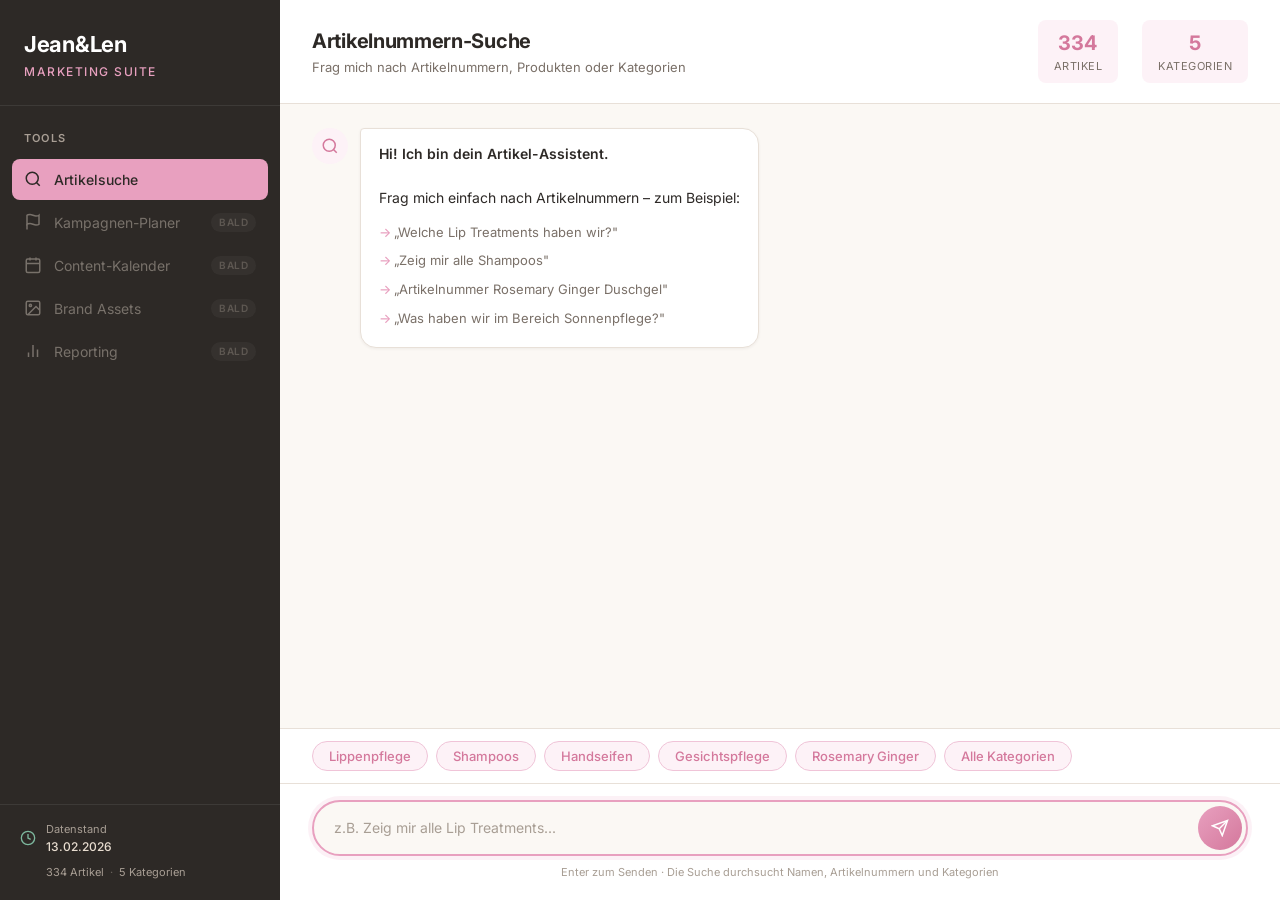
==== index.html @ 763d8b58 "Jean&Len Marketing Suite v1.0 - Artikelnummern-Suche Chat-Interface für das Marketing-Team zur Artik" ====
<!DOCTYPE html>
<html lang="de">
<head>
  <meta charset="UTF-8">
  <meta name="viewport" content="width=device-width, initial-scale=1.0">
  <title>Jean&Len Marketing Suite</title>
  <link rel="preconnect" href="https://fonts.googleapis.com">
  <link rel="preconnect" href="https://fonts.gstatic.com" crossorigin>
  <link href="https://fonts.googleapis.com/css2?family=Inter:wght@300;400;500;600;700&display=swap" rel="stylesheet">
  <link rel="stylesheet" href="style.css">
  <link rel="icon" href="data:image/svg+xml,<svg xmlns='http://www.w3.org/2000/svg' viewBox='0 0 100 100'><text y='.9em' font-size='90'>💄</text></svg>">
</head>
<body>
  <div class="app">

    <!-- Sidebar -->
    <aside class="sidebar" id="sidebar">
      <div class="sidebar-header">
        <div class="brand">
          <span class="brand-name">Jean&Len</span>
          <span class="brand-sub">Marketing Suite</span>
        </div>
      </div>

      <nav class="sidebar-nav">
        <div class="nav-section-label">Tools</div>

        <a class="nav-item active" data-tool="artikelsuche">
          <svg class="nav-icon" viewBox="0 0 24 24" fill="none" stroke="currentColor" stroke-width="2">
            <circle cx="11" cy="11" r="8"/><path d="m21 21-4.35-4.35"/>
          </svg>
          <span>Artikelsuche</span>
        </a>

        <a class="nav-item disabled" data-tool="kampagnen">
          <svg class="nav-icon" viewBox="0 0 24 24" fill="none" stroke="currentColor" stroke-width="2">
            <path d="M4 15s1-1 4-1 5 2 8 2 4-1 4-1V3s-1 1-4 1-5-2-8-2-4 1-4 1z"/><line x1="4" y1="22" x2="4" y2="15"/>
          </svg>
          <span>Kampagnen-Planer</span>
          <span class="badge">Bald</span>
        </a>

        <a class="nav-item disabled" data-tool="content">
          <svg class="nav-icon" viewBox="0 0 24 24" fill="none" stroke="currentColor" stroke-width="2">
            <rect x="3" y="4" width="18" height="18" rx="2" ry="2"/><line x1="16" y1="2" x2="16" y2="6"/><line x1="8" y1="2" x2="8" y2="6"/><line x1="3" y1="10" x2="21" y2="10"/>
          </svg>
          <span>Content-Kalender</span>
          <span class="badge">Bald</span>
        </a>

        <a class="nav-item disabled" data-tool="assets">
          <svg class="nav-icon" viewBox="0 0 24 24" fill="none" stroke="currentColor" stroke-width="2">
            <rect x="3" y="3" width="18" height="18" rx="2" ry="2"/><circle cx="8.5" cy="8.5" r="1.5"/><polyline points="21 15 16 10 5 21"/>
          </svg>
          <span>Brand Assets</span>
          <span class="badge">Bald</span>
        </a>

        <a class="nav-item disabled" data-tool="reporting">
          <svg class="nav-icon" viewBox="0 0 24 24" fill="none" stroke="currentColor" stroke-width="2">
            <line x1="18" y1="20" x2="18" y2="10"/><line x1="12" y1="20" x2="12" y2="4"/><line x1="6" y1="20" x2="6" y2="14"/>
          </svg>
          <span>Reporting</span>
          <span class="badge">Bald</span>
        </a>
      </nav>

      <div class="sidebar-footer">
        <div class="data-status">
          <svg class="status-icon" viewBox="0 0 24 24" fill="none" stroke="currentColor" stroke-width="2">
            <circle cx="12" cy="12" r="10"/><polyline points="12 6 12 12 16 14"/>
          </svg>
          <div class="status-text">
            <span class="status-label">Datenstand</span>
            <span class="status-date" id="dataDate">Lade...</span>
          </div>
        </div>
        <div class="footer-meta">
          <span id="articleCount">0 Artikel</span>
          <span class="dot">·</span>
          <span id="categoryCount">0 Kategorien</span>
        </div>
      </div>
    </aside>

    <!-- Mobile Header -->
    <div class="mobile-header" id="mobileHeader">
      <button class="menu-toggle" id="menuToggle">
        <svg viewBox="0 0 24 24" fill="none" stroke="currentColor" stroke-width="2">
          <line x1="3" y1="12" x2="21" y2="12"/><line x1="3" y1="6" x2="21" y2="6"/><line x1="3" y1="18" x2="21" y2="18"/>
        </svg>
      </button>
      <span class="mobile-title">Jean&Len Marketing Suite</span>
    </div>

    <!-- Main Content -->
    <main class="main-content">
      <header class="main-header">
        <div class="header-text">
          <h1>Artikelnummern-Suche</h1>
          <p>Frag mich nach Artikelnummern, Produkten oder Kategorien</p>
        </div>
        <div class="header-stats">
          <div class="stat">
            <span class="stat-value" id="statArticles">608</span>
            <span class="stat-label">Artikel</span>
          </div>
          <div class="stat">
            <span class="stat-value" id="statCategories">19</span>
            <span class="stat-label">Kategorien</span>
          </div>
        </div>
      </header>

      <!-- Chat Area -->
      <div class="chat-container">
        <div class="chat-messages" id="chatMessages">
          <!-- Welcome message -->
          <div class="message bot">
            <div class="avatar">
              <svg viewBox="0 0 24 24" fill="none" stroke="currentColor" stroke-width="2">
                <circle cx="11" cy="11" r="8"/><path d="m21 21-4.35-4.35"/>
              </svg>
            </div>
            <div class="bubble">
              <div class="bubble-content">
                <strong>Hi! Ich bin dein Artikel-Assistent.</strong><br><br>
                Frag mich einfach nach Artikelnummern – zum Beispiel:
                <ul class="example-list">
                  <li>„Welche Lip Treatments haben wir?"</li>
                  <li>„Zeig mir alle Shampoos"</li>
                  <li>„Artikelnummer Rosemary Ginger Duschgel"</li>
                  <li>„Was haben wir im Bereich Sonnenpflege?"</li>
                </ul>
              </div>
            </div>
          </div>
        </div>

        <!-- Quick Actions -->
        <div class="quick-actions" id="quickActions">
          <button class="chip" data-query="Lippenpflege">Lippenpflege</button>
          <button class="chip" data-query="Shampoo">Shampoos</button>
          <button class="chip" data-query="Handseife">Handseifen</button>
          <button class="chip" data-query="Gesichtspflege">Gesichtspflege</button>
          <button class="chip" data-query="Rosemary Ginger">Rosemary Ginger</button>
          <button class="chip" data-query="Alle Kategorien">Alle Kategorien</button>
        </div>

        <!-- Input Area -->
        <div class="chat-input-container">
          <div class="input-wrapper">
            <input
              type="text"
              id="chatInput"
              placeholder="z.B. Zeig mir alle Lip Treatments..."
              autocomplete="off"
            >
            <button class="send-btn" id="sendBtn" title="Senden (Enter)">
              <svg viewBox="0 0 24 24" fill="none" stroke="currentColor" stroke-width="2">
                <line x1="22" y1="2" x2="11" y2="13"/><polygon points="22 2 15 22 11 13 2 9 22 2"/>
              </svg>
            </button>
          </div>
          <span class="input-hint">Enter zum Senden · Die Suche durchsucht Namen, Artikelnummern und Kategorien</span>
        </div>
      </div>
    </main>
  </div>

  <!-- Overlay for mobile sidebar -->
  <div class="sidebar-overlay" id="sidebarOverlay"></div>

  <script src="app.js"></script>
</body>
</html>
---- style.css ----
/* ============================================
   Jean&Len Marketing Suite – Styles
   Design: J&L Branding + Rosa/Pink Akzente
   ============================================ */

:root {
  /* Brand Colors */
  --bg: #FBF8F4;
  --sidebar-bg: #2D2926;
  --sidebar-hover: #3D3936;
  --sidebar-text: #E8DDD0;

  /* Pink Theme */
  --pink: #E8A0BF;
  --pink-light: #FDF2F7;
  --pink-medium: #F0C4D8;
  --pink-dark: #D4789C;
  --pink-glow: rgba(232, 160, 191, 0.15);

  /* Neutrals */
  --cream: #F5EFE7;
  --cream-dark: #E8DDD0;
  --beige: #D4C5B2;
  --text: #2D2926;
  --text-secondary: #7A7068;
  --text-light: #A89E94;
  --white: #FFFFFF;
  --border: #E8E0D8;

  /* Functional */
  --success: #7DB89E;
  --success-light: #EEF6F1;
  --info: #7BA4D4;
  --info-light: #EEF3FA;

  /* Sizing */
  --sidebar-width: 280px;
  --header-height: 72px;
  --input-height: 56px;
  --radius: 12px;
  --radius-sm: 8px;
  --radius-lg: 16px;

  /* Shadows */
  --shadow-sm: 0 1px 3px rgba(45, 41, 38, 0.06);
  --shadow-md: 0 4px 12px rgba(45, 41, 38, 0.08);
  --shadow-lg: 0 8px 30px rgba(45, 41, 38, 0.12);
  --shadow-pink: 0 4px 15px rgba(232, 160, 191, 0.25);
}

/* ============================================
   Reset & Base
   ============================================ */

*, *::before, *::after {
  box-sizing: border-box;
  margin: 0;
  padding: 0;
}

html, body {
  height: 100%;
  overflow: hidden;
}

body {
  font-family: 'Inter', -apple-system, BlinkMacSystemFont, 'Segoe UI', Roboto, sans-serif;
  background: var(--bg);
  color: var(--text);
  font-size: 14px;
  line-height: 1.5;
  -webkit-font-smoothing: antialiased;
}

/* ============================================
   App Layout
   ============================================ */

.app {
  display: flex;
  height: 100vh;
  width: 100%;
}

/* ============================================
   Sidebar
   ============================================ */

.sidebar {
  width: var(--sidebar-width);
  min-width: var(--sidebar-width);
  background: var(--sidebar-bg);
  display: flex;
  flex-direction: column;
  z-index: 100;
  transition: transform 0.3s cubic-bezier(0.4, 0, 0.2, 1);
}

.sidebar-header {
  padding: 28px 24px 24px;
  border-bottom: 1px solid rgba(255, 255, 255, 0.08);
}

.brand {
  display: flex;
  flex-direction: column;
  gap: 2px;
}

.brand-name {
  font-size: 22px;
  font-weight: 700;
  color: var(--white);
  letter-spacing: -0.3px;
}

.brand-sub {
  font-size: 12px;
  font-weight: 500;
  color: var(--pink);
  text-transform: uppercase;
  letter-spacing: 1.5px;
}

/* Navigation */
.sidebar-nav {
  flex: 1;
  padding: 16px 12px;
  overflow-y: auto;
}

.nav-section-label {
  font-size: 11px;
  font-weight: 600;
  color: var(--text-light);
  text-transform: uppercase;
  letter-spacing: 1.2px;
  padding: 8px 12px 12px;
}

.nav-item {
  display: flex;
  align-items: center;
  gap: 12px;
  padding: 10px 12px;
  border-radius: var(--radius-sm);
  color: var(--sidebar-text);
  text-decoration: none;
  font-size: 14px;
  font-weight: 400;
  cursor: pointer;
  transition: all 0.2s ease;
  margin-bottom: 2px;
  position: relative;
  user-select: none;
}

.nav-item:hover:not(.disabled) {
  background: var(--sidebar-hover);
  color: var(--white);
}

.nav-item.active {
  background: var(--pink);
  color: var(--sidebar-bg);
  font-weight: 500;
}

.nav-item.active .nav-icon {
  stroke: var(--sidebar-bg);
}

.nav-item.disabled {
  opacity: 0.4;
  cursor: default;
}

.nav-icon {
  width: 18px;
  height: 18px;
  flex-shrink: 0;
  stroke: var(--sidebar-text);
}

.nav-item.active .nav-icon {
  stroke: var(--sidebar-bg);
}

.badge {
  margin-left: auto;
  font-size: 10px;
  font-weight: 600;
  padding: 2px 8px;
  border-radius: 10px;
  background: rgba(255, 255, 255, 0.1);
  color: var(--text-light);
  text-transform: uppercase;
  letter-spacing: 0.5px;
}

/* Sidebar Footer */
.sidebar-footer {
  padding: 16px 20px 20px;
  border-top: 1px solid rgba(255, 255, 255, 0.08);
}

.data-status {
  display: flex;
  align-items: center;
  gap: 10px;
  margin-bottom: 8px;
}

.status-icon {
  width: 16px;
  height: 16px;
  stroke: var(--success);
  flex-shrink: 0;
}

.status-text {
  display: flex;
  flex-direction: column;
}

.status-label {
  font-size: 11px;
  color: var(--text-light);
}

.status-date {
  font-size: 12px;
  color: var(--sidebar-text);
  font-weight: 500;
}

.footer-meta {
  font-size: 11px;
  color: var(--text-light);
  display: flex;
  align-items: center;
  gap: 6px;
  padding-left: 26px;
}

.dot {
  opacity: 0.5;
}

/* ============================================
   Mobile Header
   ============================================ */

.mobile-header {
  display: none;
  position: fixed;
  top: 0;
  left: 0;
  right: 0;
  height: 56px;
  background: var(--sidebar-bg);
  color: var(--white);
  align-items: center;
  padding: 0 16px;
  gap: 12px;
  z-index: 90;
}

.menu-toggle {
  background: none;
  border: none;
  color: var(--white);
  cursor: pointer;
  padding: 8px;
  margin: -8px;
}

.menu-toggle svg {
  width: 22px;
  height: 22px;
}

.mobile-title {
  font-size: 15px;
  font-weight: 600;
}

.sidebar-overlay {
  display: none;
  position: fixed;
  inset: 0;
  background: rgba(0, 0, 0, 0.5);
  z-index: 99;
}

/* ============================================
   Main Content
   ============================================ */

.main-content {
  flex: 1;
  display: flex;
  flex-direction: column;
  min-width: 0;
  height: 100vh;
}

/* Header */
.main-header {
  display: flex;
  align-items: center;
  justify-content: space-between;
  padding: 20px 32px;
  background: var(--white);
  border-bottom: 1px solid var(--border);
  flex-shrink: 0;
}

.header-text h1 {
  font-size: 20px;
  font-weight: 700;
  color: var(--text);
  letter-spacing: -0.3px;
}

.header-text p {
  font-size: 13px;
  color: var(--text-secondary);
  margin-top: 2px;
}

.header-stats {
  display: flex;
  gap: 24px;
}

.stat {
  display: flex;
  flex-direction: column;
  align-items: center;
  padding: 8px 16px;
  background: var(--pink-light);
  border-radius: var(--radius-sm);
}

.stat-value {
  font-size: 20px;
  font-weight: 700;
  color: var(--pink-dark);
}

.stat-label {
  font-size: 11px;
  color: var(--text-secondary);
  text-transform: uppercase;
  letter-spacing: 0.5px;
}

/* ============================================
   Chat Container
   ============================================ */

.chat-container {
  flex: 1;
  display: flex;
  flex-direction: column;
  min-height: 0;
  background: var(--bg);
}

/* Messages */
.chat-messages {
  flex: 1;
  overflow-y: auto;
  padding: 24px 32px;
  scroll-behavior: smooth;
}

.chat-messages::-webkit-scrollbar {
  width: 6px;
}

.chat-messages::-webkit-scrollbar-track {
  background: transparent;
}

.chat-messages::-webkit-scrollbar-thumb {
  background: var(--cream-dark);
  border-radius: 3px;
}

/* Message Styles */
.message {
  display: flex;
  gap: 12px;
  margin-bottom: 20px;
  max-width: 85%;
  animation: messageIn 0.3s cubic-bezier(0.4, 0, 0.2, 1);
}

@keyframes messageIn {
  from {
    opacity: 0;
    transform: translateY(10px);
  }
  to {
    opacity: 1;
    transform: translateY(0);
  }
}

.message.bot {
  align-self: flex-start;
}

.message.user {
  margin-left: auto;
  flex-direction: row-reverse;
}

.avatar {
  width: 36px;
  height: 36px;
  border-radius: 50%;
  display: flex;
  align-items: center;
  justify-content: center;
  flex-shrink: 0;
}

.message.bot .avatar {
  background: var(--pink-light);
  color: var(--pink-dark);
}

.message.bot .avatar svg {
  width: 18px;
  height: 18px;
  stroke: var(--pink-dark);
}

.message.user .avatar {
  background: var(--cream);
  color: var(--text-secondary);
  font-size: 14px;
  font-weight: 600;
}

.bubble {
  padding: 14px 18px;
  border-radius: var(--radius-lg);
  font-size: 14px;
  line-height: 1.6;
  position: relative;
}

.message.bot .bubble {
  background: var(--white);
  border: 1px solid var(--border);
  border-top-left-radius: 4px;
  box-shadow: var(--shadow-sm);
}

.message.user .bubble {
  background: linear-gradient(135deg, var(--pink) 0%, var(--pink-dark) 100%);
  color: var(--white);
  border-top-right-radius: 4px;
  box-shadow: var(--shadow-pink);
}

.bubble-content strong {
  font-weight: 600;
}

.example-list {
  margin: 8px 0 0 0;
  padding-left: 0;
  list-style: none;
}

.example-list li {
  padding: 4px 0;
  color: var(--text-secondary);
  font-size: 13px;
}

.example-list li::before {
  content: "→ ";
  color: var(--pink);
  font-weight: 500;
}

/* ============================================
   Article Results in Chat
   ============================================ */

.result-header {
  display: flex;
  align-items: center;
  gap: 8px;
  margin-bottom: 12px;
  padding-bottom: 10px;
  border-bottom: 1px solid var(--border);
}

.result-header .result-icon {
  width: 20px;
  height: 20px;
  stroke: var(--pink-dark);
}

.result-header h3 {
  font-size: 14px;
  font-weight: 600;
  color: var(--text);
}

.result-header .result-count {
  margin-left: auto;
  font-size: 12px;
  font-weight: 600;
  color: var(--pink-dark);
  background: var(--pink-light);
  padding: 2px 10px;
  border-radius: 10px;
}

.article-table {
  width: 100%;
  border-collapse: collapse;
  font-size: 13px;
}

.article-table th {
  text-align: left;
  font-size: 11px;
  font-weight: 600;
  color: var(--text-light);
  text-transform: uppercase;
  letter-spacing: 0.5px;
  padding: 6px 0;
  border-bottom: 1px solid var(--border);
}

.article-table td {
  padding: 8px 0;
  border-bottom: 1px solid rgba(232, 224, 216, 0.5);
  vertical-align: top;
}

.article-table tr:last-child td {
  border-bottom: none;
}

.article-table .sku {
  font-family: 'SF Mono', 'Fira Code', 'Consolas', monospace;
  font-size: 12px;
  color: var(--pink-dark);
  font-weight: 500;
  white-space: nowrap;
  padding-right: 16px;
  width: 130px;
}

.article-table .article-name {
  color: var(--text);
}

.article-table .article-category {
  font-size: 11px;
  color: var(--text-light);
  white-space: nowrap;
  padding-left: 12px;
  text-align: right;
}

.copy-btn {
  display: inline-flex;
  align-items: center;
  gap: 6px;
  margin-top: 12px;
  padding: 6px 14px;
  background: var(--pink-light);
  color: var(--pink-dark);
  border: 1px solid var(--pink-medium);
  border-radius: 20px;
  font-size: 12px;
  font-weight: 500;
  cursor: pointer;
  transition: all 0.2s ease;
  font-family: inherit;
}

.copy-btn:hover {
  background: var(--pink);
  color: var(--white);
  border-color: var(--pink);
}

.copy-btn.copied {
  background: var(--success-light);
  color: var(--success);
  border-color: var(--success);
}

.copy-btn svg {
  width: 14px;
  height: 14px;
}

/* Category overview */
.category-grid {
  display: grid;
  grid-template-columns: repeat(auto-fill, minmax(200px, 1fr));
  gap: 8px;
  margin-top: 8px;
}

.category-card {
  display: flex;
  align-items: center;
  justify-content: space-between;
  padding: 10px 14px;
  background: var(--pink-light);
  border-radius: var(--radius-sm);
  cursor: pointer;
  transition: all 0.2s ease;
  border: 1px solid transparent;
}

.category-card:hover {
  border-color: var(--pink);
  background: var(--white);
  box-shadow: var(--shadow-sm);
}

.category-card .cat-name {
  font-size: 13px;
  font-weight: 500;
  color: var(--text);
}

.category-card .cat-count {
  font-size: 12px;
  font-weight: 600;
  color: var(--pink-dark);
}

/* No results */
.no-results {
  text-align: center;
  padding: 16px 0;
  color: var(--text-secondary);
}

.no-results .no-results-icon {
  font-size: 32px;
  margin-bottom: 8px;
}

.no-results p {
  font-size: 13px;
}

.suggestions {
  display: flex;
  flex-wrap: wrap;
  gap: 6px;
  justify-content: center;
  margin-top: 10px;
}

.suggestions button {
  font-size: 12px;
  padding: 4px 12px;
  background: var(--cream);
  border: 1px solid var(--border);
  border-radius: 14px;
  color: var(--text-secondary);
  cursor: pointer;
  font-family: inherit;
  transition: all 0.15s ease;
}

.suggestions button:hover {
  background: var(--pink-light);
  border-color: var(--pink);
  color: var(--pink-dark);
}

/* ============================================
   Typing Indicator
   ============================================ */

.typing-indicator {
  display: flex;
  gap: 4px;
  padding: 8px 4px;
}

.typing-indicator .dot {
  width: 7px;
  height: 7px;
  background: var(--pink);
  border-radius: 50%;
  animation: typingBounce 1.4s ease-in-out infinite;
  opacity: 0.6;
}

.typing-indicator .dot:nth-child(2) {
  animation-delay: 0.2s;
}

.typing-indicator .dot:nth-child(3) {
  animation-delay: 0.4s;
}

@keyframes typingBounce {
  0%, 60%, 100% {
    transform: translateY(0);
  }
  30% {
    transform: translateY(-6px);
  }
}

/* ============================================
   Quick Actions
   ============================================ */

.quick-actions {
  display: flex;
  flex-wrap: wrap;
  gap: 8px;
  padding: 12px 32px;
  border-top: 1px solid var(--border);
  background: var(--white);
}

.chip {
  padding: 6px 16px;
  background: var(--pink-light);
  border: 1px solid var(--pink-medium);
  border-radius: 20px;
  font-size: 13px;
  font-weight: 500;
  color: var(--pink-dark);
  cursor: pointer;
  transition: all 0.2s ease;
  font-family: inherit;
  white-space: nowrap;
}

.chip:hover {
  background: var(--pink);
  color: var(--white);
  border-color: var(--pink);
  box-shadow: var(--shadow-pink);
  transform: translateY(-1px);
}

/* ============================================
   Input Area
   ============================================ */

.chat-input-container {
  padding: 16px 32px 20px;
  background: var(--white);
  border-top: 1px solid var(--border);
  flex-shrink: 0;
}

.input-wrapper {
  display: flex;
  align-items: center;
  background: var(--bg);
  border: 2px solid var(--border);
  border-radius: 28px;
  padding: 4px 4px 4px 20px;
  transition: all 0.2s ease;
}

.input-wrapper:focus-within {
  border-color: var(--pink);
  box-shadow: 0 0 0 4px var(--pink-glow);
}

#chatInput {
  flex: 1;
  border: none;
  background: none;
  font-size: 14px;
  color: var(--text);
  outline: none;
  font-family: inherit;
  padding: 10px 0;
}

#chatInput::placeholder {
  color: var(--text-light);
}

.send-btn {
  width: 44px;
  height: 44px;
  border: none;
  background: linear-gradient(135deg, var(--pink) 0%, var(--pink-dark) 100%);
  color: var(--white);
  border-radius: 50%;
  cursor: pointer;
  display: flex;
  align-items: center;
  justify-content: center;
  transition: all 0.2s ease;
  flex-shrink: 0;
}

.send-btn:hover {
  transform: scale(1.05);
  box-shadow: var(--shadow-pink);
}

.send-btn:active {
  transform: scale(0.95);
}

.send-btn svg {
  width: 18px;
  height: 18px;
}

.input-hint {
  display: block;
  text-align: center;
  font-size: 11px;
  color: var(--text-light);
  margin-top: 8px;
}

/* ============================================
   Responsive Design
   ============================================ */

@media (max-width: 768px) {
  .sidebar {
    position: fixed;
    left: 0;
    top: 0;
    bottom: 0;
    transform: translateX(-100%);
    z-index: 100;
    box-shadow: var(--shadow-lg);
  }

  .sidebar.open {
    transform: translateX(0);
  }

  .sidebar-overlay.visible {
    display: block;
  }

  .mobile-header {
    display: flex;
  }

  .main-content {
    padding-top: 56px;
  }

  .main-header {
    padding: 16px 20px;
    flex-direction: column;
    align-items: flex-start;
    gap: 12px;
  }

  .header-stats {
    align-self: stretch;
  }

  .stat {
    flex: 1;
  }

  .chat-messages {
    padding: 16px 20px;
  }

  .quick-actions {
    padding: 12px 20px;
  }

  .chat-input-container {
    padding: 12px 20px 16px;
  }

  .message {
    max-width: 95%;
  }

  .category-grid {
    grid-template-columns: 1fr;
  }
}

@media (max-width: 480px) {
  .header-text h1 {
    font-size: 17px;
  }

  .chip {
    font-size: 12px;
    padding: 5px 12px;
  }
}
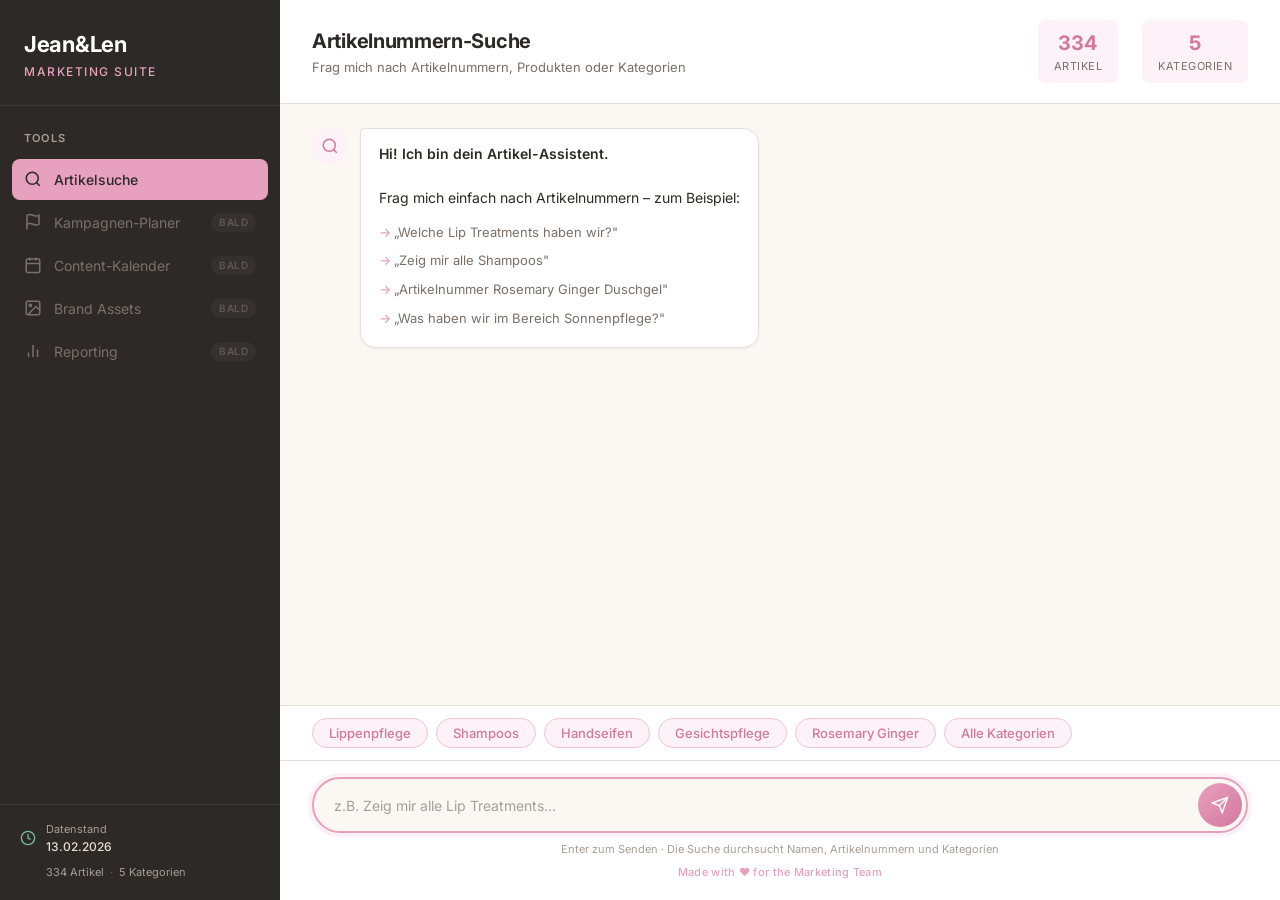
==== commit 23aaf18d: "Add footer + GitHub Pages deployment workflow - "Made with ♥ for the Marketing Team" im Footer - Git" ====
--- a/index.html
+++ b/index.html
@@ -163,6 +163,7 @@
             </button>
           </div>
           <span class="input-hint">Enter zum Senden · Die Suche durchsucht Namen, Artikelnummern und Kategorien</span>
+          <div class="made-with-love">Made with &hearts; for the Marketing Team</div>
         </div>
       </div>
     </main>
--- a/style.css
+++ b/style.css
@@ -837,6 +837,15 @@
   margin-top: 8px;
 }
 
+.made-with-love {
+  text-align: center;
+  font-size: 11px;
+  color: var(--pink);
+  margin-top: 6px;
+  font-weight: 500;
+  letter-spacing: 0.3px;
+}
+
 /* ============================================
    Responsive Design
    ============================================ */
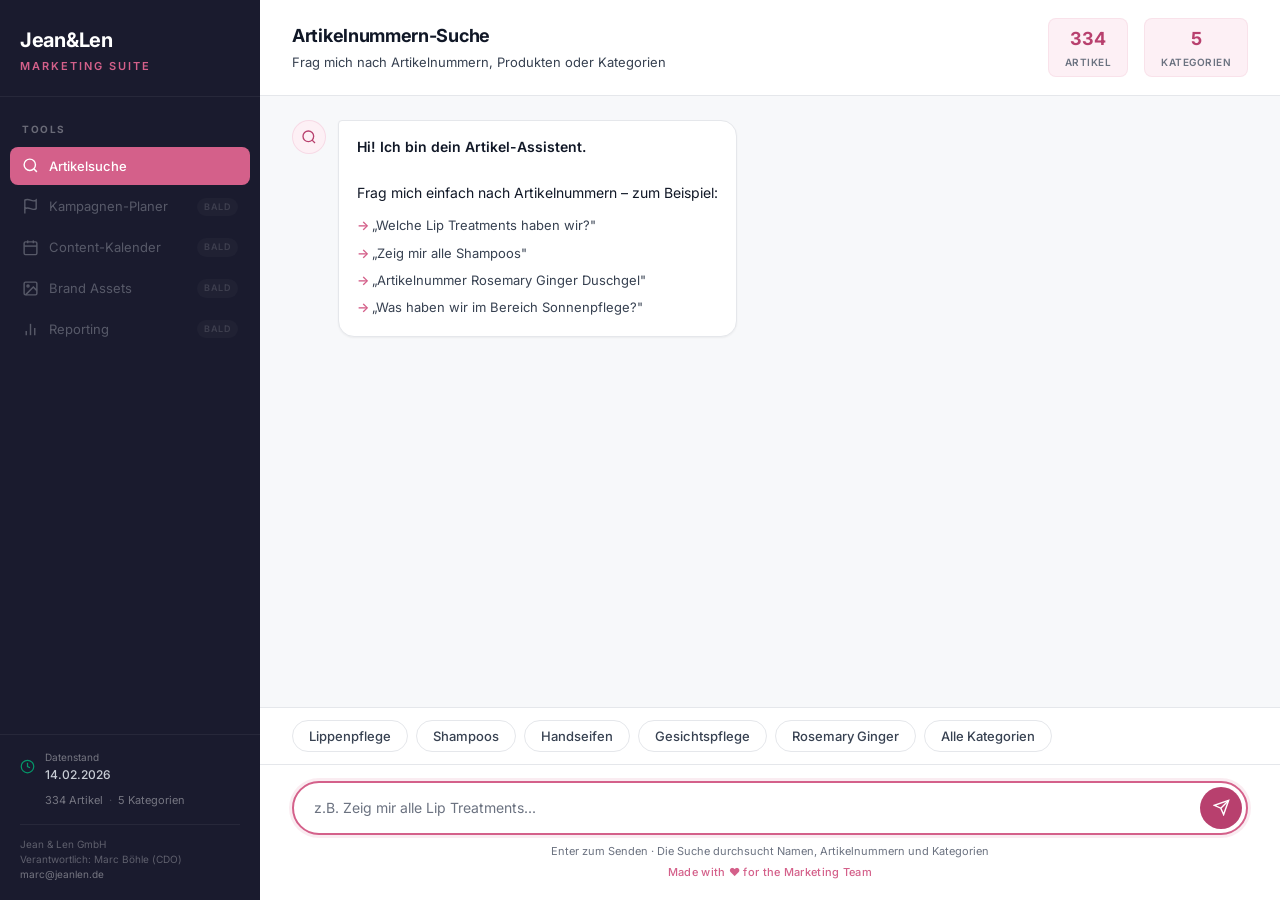
==== commit 219b511e: "Redesign: Hoher Kontrast + Impressum + WordPress-Plugin - Komplettes CSS-Redesign fuer bessere Lesba" ====
--- a/index.html
+++ b/index.html
@@ -79,6 +79,11 @@
           <span id="articleCount">0 Artikel</span>
           <span class="dot">·</span>
           <span id="categoryCount">0 Kategorien</span>
+        </div>
+        <div class="sidebar-impressum">
+          Jean &amp; Len GmbH<br>
+          Verantwortlich: Marc Böhle (CDO)<br>
+          <a href="mailto:marc@jeanlen.de">marc@jeanlen.de</a>
         </div>
       </div>
     </aside>
--- a/style.css
+++ b/style.css
@@ -1,51 +1,47 @@
 /* ============================================
-   Jean&Len Marketing Suite – Styles
-   Design: J&L Branding + Rosa/Pink Akzente
+   Jean&Len Marketing Suite – Styles v2
+   Redesign: Hoher Kontrast, klare Lesbarkeit
    ============================================ */
 
 :root {
   /* Brand Colors */
-  --bg: #FBF8F4;
-  --sidebar-bg: #2D2926;
-  --sidebar-hover: #3D3936;
-  --sidebar-text: #E8DDD0;
-
-  /* Pink Theme */
-  --pink: #E8A0BF;
-  --pink-light: #FDF2F7;
-  --pink-medium: #F0C4D8;
-  --pink-dark: #D4789C;
-  --pink-glow: rgba(232, 160, 191, 0.15);
-
-  /* Neutrals */
-  --cream: #F5EFE7;
-  --cream-dark: #E8DDD0;
-  --beige: #D4C5B2;
-  --text: #2D2926;
-  --text-secondary: #7A7068;
-  --text-light: #A89E94;
+  --bg: #F7F8FA;
+  --sidebar-bg: #1A1B2E;
+  --sidebar-hover: #2A2B3E;
+  --sidebar-text: #C8CDD5;
+
+  /* Pink Theme – kräftiger für Lesbarkeit */
+  --pink: #D4608A;
+  --pink-light: #FDF0F5;
+  --pink-medium: #E899B5;
+  --pink-dark: #B8406E;
+  --pink-glow: rgba(212, 96, 138, 0.12);
+
+  /* Neutrals – deutlich höherer Kontrast */
+  --text: #111827;
+  --text-secondary: #374151;
+  --text-muted: #6B7280;
   --white: #FFFFFF;
-  --border: #E8E0D8;
+  --border: #E5E7EB;
+  --border-light: #F3F4F6;
 
   /* Functional */
-  --success: #7DB89E;
-  --success-light: #EEF6F1;
-  --info: #7BA4D4;
-  --info-light: #EEF3FA;
+  --success: #059669;
+  --success-light: #ECFDF5;
+  --info: #2563EB;
+  --info-light: #EFF6FF;
 
   /* Sizing */
-  --sidebar-width: 280px;
-  --header-height: 72px;
-  --input-height: 56px;
+  --sidebar-width: 260px;
   --radius: 12px;
   --radius-sm: 8px;
   --radius-lg: 16px;
 
   /* Shadows */
-  --shadow-sm: 0 1px 3px rgba(45, 41, 38, 0.06);
-  --shadow-md: 0 4px 12px rgba(45, 41, 38, 0.08);
-  --shadow-lg: 0 8px 30px rgba(45, 41, 38, 0.12);
-  --shadow-pink: 0 4px 15px rgba(232, 160, 191, 0.25);
+  --shadow-sm: 0 1px 2px rgba(0, 0, 0, 0.05);
+  --shadow-md: 0 4px 6px -1px rgba(0, 0, 0, 0.07), 0 2px 4px -2px rgba(0, 0, 0, 0.05);
+  --shadow-lg: 0 10px 15px -3px rgba(0, 0, 0, 0.08), 0 4px 6px -4px rgba(0, 0, 0, 0.05);
+  --shadow-pink: 0 4px 14px rgba(212, 96, 138, 0.2);
 }
 
 /* ============================================
@@ -68,8 +64,9 @@
   background: var(--bg);
   color: var(--text);
   font-size: 14px;
-  line-height: 1.5;
+  line-height: 1.6;
   -webkit-font-smoothing: antialiased;
+  -moz-osx-font-smoothing: grayscale;
 }
 
 /* ============================================
@@ -97,8 +94,8 @@
 }
 
 .sidebar-header {
-  padding: 28px 24px 24px;
-  border-bottom: 1px solid rgba(255, 255, 255, 0.08);
+  padding: 24px 20px 20px;
+  border-bottom: 1px solid rgba(255, 255, 255, 0.06);
 }
 
 .brand {
@@ -108,48 +105,48 @@
 }
 
 .brand-name {
-  font-size: 22px;
+  font-size: 20px;
   font-weight: 700;
   color: var(--white);
   letter-spacing: -0.3px;
 }
 
 .brand-sub {
-  font-size: 12px;
-  font-weight: 500;
+  font-size: 11px;
+  font-weight: 600;
   color: var(--pink);
   text-transform: uppercase;
-  letter-spacing: 1.5px;
+  letter-spacing: 2px;
 }
 
 /* Navigation */
 .sidebar-nav {
   flex: 1;
-  padding: 16px 12px;
+  padding: 16px 10px;
   overflow-y: auto;
 }
 
 .nav-section-label {
-  font-size: 11px;
-  font-weight: 600;
-  color: var(--text-light);
+  font-size: 10px;
+  font-weight: 700;
+  color: rgba(255, 255, 255, 0.35);
   text-transform: uppercase;
-  letter-spacing: 1.2px;
-  padding: 8px 12px 12px;
+  letter-spacing: 1.5px;
+  padding: 8px 12px 10px;
 }
 
 .nav-item {
   display: flex;
   align-items: center;
-  gap: 12px;
-  padding: 10px 12px;
+  gap: 10px;
+  padding: 9px 12px;
   border-radius: var(--radius-sm);
   color: var(--sidebar-text);
   text-decoration: none;
-  font-size: 14px;
+  font-size: 13px;
   font-weight: 400;
   cursor: pointer;
-  transition: all 0.2s ease;
+  transition: all 0.15s ease;
   margin-bottom: 2px;
   position: relative;
   user-select: none;
@@ -162,46 +159,46 @@
 
 .nav-item.active {
   background: var(--pink);
-  color: var(--sidebar-bg);
+  color: var(--white);
   font-weight: 500;
 }
 
 .nav-item.active .nav-icon {
-  stroke: var(--sidebar-bg);
+  stroke: var(--white);
 }
 
 .nav-item.disabled {
-  opacity: 0.4;
+  opacity: 0.35;
   cursor: default;
 }
 
 .nav-icon {
-  width: 18px;
-  height: 18px;
+  width: 17px;
+  height: 17px;
   flex-shrink: 0;
   stroke: var(--sidebar-text);
 }
 
 .nav-item.active .nav-icon {
-  stroke: var(--sidebar-bg);
+  stroke: var(--white);
 }
 
 .badge {
   margin-left: auto;
-  font-size: 10px;
+  font-size: 9px;
   font-weight: 600;
-  padding: 2px 8px;
+  padding: 2px 7px;
   border-radius: 10px;
-  background: rgba(255, 255, 255, 0.1);
-  color: var(--text-light);
+  background: rgba(255, 255, 255, 0.08);
+  color: rgba(255, 255, 255, 0.4);
   text-transform: uppercase;
   letter-spacing: 0.5px;
 }
 
 /* Sidebar Footer */
 .sidebar-footer {
-  padding: 16px 20px 20px;
-  border-top: 1px solid rgba(255, 255, 255, 0.08);
+  padding: 14px 20px 18px;
+  border-top: 1px solid rgba(255, 255, 255, 0.06);
 }
 
 .data-status {
@@ -212,8 +209,8 @@
 }
 
 .status-icon {
-  width: 16px;
-  height: 16px;
+  width: 15px;
+  height: 15px;
   stroke: var(--success);
   flex-shrink: 0;
 }
@@ -224,8 +221,8 @@
 }
 
 .status-label {
-  font-size: 11px;
-  color: var(--text-light);
+  font-size: 10px;
+  color: rgba(255, 255, 255, 0.4);
 }
 
 .status-date {
@@ -236,15 +233,33 @@
 
 .footer-meta {
   font-size: 11px;
-  color: var(--text-light);
+  color: rgba(255, 255, 255, 0.4);
   display: flex;
   align-items: center;
   gap: 6px;
-  padding-left: 26px;
+  padding-left: 25px;
 }
 
 .dot {
   opacity: 0.5;
+}
+
+.sidebar-impressum {
+  margin-top: 14px;
+  padding-top: 12px;
+  border-top: 1px solid rgba(255, 255, 255, 0.06);
+  font-size: 10px;
+  color: rgba(255, 255, 255, 0.3);
+  line-height: 1.5;
+}
+
+.sidebar-impressum a {
+  color: rgba(255, 255, 255, 0.4);
+  text-decoration: none;
+}
+
+.sidebar-impressum a:hover {
+  color: var(--pink);
 }
 
 /* ============================================
@@ -310,14 +325,14 @@
   display: flex;
   align-items: center;
   justify-content: space-between;
-  padding: 20px 32px;
+  padding: 18px 32px;
   background: var(--white);
   border-bottom: 1px solid var(--border);
   flex-shrink: 0;
 }
 
 .header-text h1 {
-  font-size: 20px;
+  font-size: 18px;
   font-weight: 700;
   color: var(--text);
   letter-spacing: -0.3px;
@@ -326,32 +341,34 @@
 .header-text p {
   font-size: 13px;
   color: var(--text-secondary);
-  margin-top: 2px;
+  margin-top: 1px;
 }
 
 .header-stats {
   display: flex;
-  gap: 24px;
+  gap: 16px;
 }
 
 .stat {
   display: flex;
   flex-direction: column;
   align-items: center;
-  padding: 8px 16px;
+  padding: 6px 16px;
   background: var(--pink-light);
   border-radius: var(--radius-sm);
+  border: 1px solid rgba(212, 96, 138, 0.1);
 }
 
 .stat-value {
-  font-size: 20px;
+  font-size: 18px;
   font-weight: 700;
   color: var(--pink-dark);
 }
 
 .stat-label {
-  font-size: 11px;
-  color: var(--text-secondary);
+  font-size: 10px;
+  font-weight: 600;
+  color: var(--text-muted);
   text-transform: uppercase;
   letter-spacing: 0.5px;
 }
@@ -377,7 +394,7 @@
 }
 
 .chat-messages::-webkit-scrollbar {
-  width: 6px;
+  width: 5px;
 }
 
 .chat-messages::-webkit-scrollbar-track {
@@ -385,8 +402,12 @@
 }
 
 .chat-messages::-webkit-scrollbar-thumb {
-  background: var(--cream-dark);
+  background: var(--border);
   border-radius: 3px;
+}
+
+.chat-messages::-webkit-scrollbar-thumb:hover {
+  background: #D1D5DB;
 }
 
 /* Message Styles */
@@ -395,13 +416,13 @@
   gap: 12px;
   margin-bottom: 20px;
   max-width: 85%;
-  animation: messageIn 0.3s cubic-bezier(0.4, 0, 0.2, 1);
+  animation: messageIn 0.25s ease-out;
 }
 
 @keyframes messageIn {
   from {
     opacity: 0;
-    transform: translateY(10px);
+    transform: translateY(8px);
   }
   to {
     opacity: 1;
@@ -419,8 +440,8 @@
 }
 
 .avatar {
-  width: 36px;
-  height: 36px;
+  width: 34px;
+  height: 34px;
   border-radius: 50%;
   display: flex;
   align-items: center;
@@ -430,19 +451,19 @@
 
 .message.bot .avatar {
   background: var(--pink-light);
-  color: var(--pink-dark);
+  border: 1px solid rgba(212, 96, 138, 0.15);
 }
 
 .message.bot .avatar svg {
-  width: 18px;
-  height: 18px;
+  width: 16px;
+  height: 16px;
   stroke: var(--pink-dark);
 }
 
 .message.user .avatar {
-  background: var(--cream);
-  color: var(--text-secondary);
-  font-size: 14px;
+  background: var(--sidebar-bg);
+  color: var(--white);
+  font-size: 13px;
   font-weight: 600;
 }
 
@@ -450,7 +471,7 @@
   padding: 14px 18px;
   border-radius: var(--radius-lg);
   font-size: 14px;
-  line-height: 1.6;
+  line-height: 1.65;
   position: relative;
 }
 
@@ -458,18 +479,20 @@
   background: var(--white);
   border: 1px solid var(--border);
   border-top-left-radius: 4px;
+  color: var(--text);
   box-shadow: var(--shadow-sm);
 }
 
 .message.user .bubble {
-  background: linear-gradient(135deg, var(--pink) 0%, var(--pink-dark) 100%);
+  background: var(--sidebar-bg);
   color: var(--white);
   border-top-right-radius: 4px;
-  box-shadow: var(--shadow-pink);
+  box-shadow: var(--shadow-md);
 }
 
 .bubble-content strong {
   font-weight: 600;
+  color: var(--text);
 }
 
 .example-list {
@@ -479,15 +502,15 @@
 }
 
 .example-list li {
-  padding: 4px 0;
+  padding: 3px 0;
   color: var(--text-secondary);
   font-size: 13px;
 }
 
 .example-list li::before {
-  content: "→ ";
+  content: "\2192  ";
   color: var(--pink);
-  font-weight: 500;
+  font-weight: 600;
 }
 
 /* ============================================
@@ -500,25 +523,25 @@
   gap: 8px;
   margin-bottom: 12px;
   padding-bottom: 10px;
-  border-bottom: 1px solid var(--border);
+  border-bottom: 2px solid var(--border-light);
 }
 
 .result-header .result-icon {
-  width: 20px;
-  height: 20px;
+  width: 18px;
+  height: 18px;
   stroke: var(--pink-dark);
 }
 
 .result-header h3 {
   font-size: 14px;
-  font-weight: 600;
+  font-weight: 700;
   color: var(--text);
 }
 
 .result-header .result-count {
   margin-left: auto;
-  font-size: 12px;
-  font-weight: 600;
+  font-size: 11px;
+  font-weight: 700;
   color: var(--pink-dark);
   background: var(--pink-light);
   padding: 2px 10px;
@@ -533,19 +556,20 @@
 
 .article-table th {
   text-align: left;
-  font-size: 11px;
-  font-weight: 600;
-  color: var(--text-light);
+  font-size: 10px;
+  font-weight: 700;
+  color: var(--text-muted);
   text-transform: uppercase;
-  letter-spacing: 0.5px;
+  letter-spacing: 0.8px;
   padding: 6px 0;
-  border-bottom: 1px solid var(--border);
+  border-bottom: 2px solid var(--border);
 }
 
 .article-table td {
   padding: 8px 0;
-  border-bottom: 1px solid rgba(232, 224, 216, 0.5);
+  border-bottom: 1px solid var(--border-light);
   vertical-align: top;
+  color: var(--text);
 }
 
 .article-table tr:last-child td {
@@ -556,7 +580,7 @@
   font-family: 'SF Mono', 'Fira Code', 'Consolas', monospace;
   font-size: 12px;
   color: var(--pink-dark);
-  font-weight: 500;
+  font-weight: 600;
   white-space: nowrap;
   padding-right: 16px;
   width: 130px;
@@ -564,11 +588,12 @@
 
 .article-table .article-name {
   color: var(--text);
+  font-weight: 400;
 }
 
 .article-table .article-category {
   font-size: 11px;
-  color: var(--text-light);
+  color: var(--text-muted);
   white-space: nowrap;
   padding-left: 12px;
   text-align: right;
@@ -579,22 +604,23 @@
   align-items: center;
   gap: 6px;
   margin-top: 12px;
-  padding: 6px 14px;
-  background: var(--pink-light);
+  padding: 7px 16px;
+  background: var(--white);
   color: var(--pink-dark);
-  border: 1px solid var(--pink-medium);
+  border: 1px solid var(--border);
   border-radius: 20px;
   font-size: 12px;
-  font-weight: 500;
+  font-weight: 600;
   cursor: pointer;
-  transition: all 0.2s ease;
+  transition: all 0.15s ease;
   font-family: inherit;
 }
 
 .copy-btn:hover {
-  background: var(--pink);
+  background: var(--pink-dark);
   color: var(--white);
-  border-color: var(--pink);
+  border-color: var(--pink-dark);
+  box-shadow: var(--shadow-pink);
 }
 
 .copy-btn.copied {
@@ -621,16 +647,16 @@
   align-items: center;
   justify-content: space-between;
   padding: 10px 14px;
-  background: var(--pink-light);
+  background: var(--bg);
   border-radius: var(--radius-sm);
   cursor: pointer;
-  transition: all 0.2s ease;
-  border: 1px solid transparent;
+  transition: all 0.15s ease;
+  border: 1px solid var(--border);
 }
 
 .category-card:hover {
   border-color: var(--pink);
-  background: var(--white);
+  background: var(--pink-light);
   box-shadow: var(--shadow-sm);
 }
 
@@ -642,8 +668,11 @@
 
 .category-card .cat-count {
   font-size: 12px;
-  font-weight: 600;
+  font-weight: 700;
   color: var(--pink-dark);
+  background: var(--pink-light);
+  padding: 1px 8px;
+  border-radius: 8px;
 }
 
 /* No results */
@@ -660,6 +689,7 @@
 
 .no-results p {
   font-size: 13px;
+  color: var(--text-secondary);
 }
 
 .suggestions {
@@ -672,13 +702,14 @@
 
 .suggestions button {
   font-size: 12px;
-  padding: 4px 12px;
-  background: var(--cream);
+  padding: 5px 14px;
+  background: var(--white);
   border: 1px solid var(--border);
   border-radius: 14px;
   color: var(--text-secondary);
   cursor: pointer;
   font-family: inherit;
+  font-weight: 500;
   transition: all 0.15s ease;
 }
 
@@ -704,7 +735,7 @@
   background: var(--pink);
   border-radius: 50%;
   animation: typingBounce 1.4s ease-in-out infinite;
-  opacity: 0.6;
+  opacity: 0.7;
 }
 
 .typing-indicator .dot:nth-child(2) {
@@ -738,23 +769,23 @@
 }
 
 .chip {
-  padding: 6px 16px;
-  background: var(--pink-light);
-  border: 1px solid var(--pink-medium);
+  padding: 7px 16px;
+  background: var(--white);
+  border: 1px solid var(--border);
   border-radius: 20px;
   font-size: 13px;
   font-weight: 500;
-  color: var(--pink-dark);
+  color: var(--text-secondary);
   cursor: pointer;
-  transition: all 0.2s ease;
+  transition: all 0.15s ease;
   font-family: inherit;
   white-space: nowrap;
 }
 
 .chip:hover {
-  background: var(--pink);
+  background: var(--pink-dark);
   color: var(--white);
-  border-color: var(--pink);
+  border-color: var(--pink-dark);
   box-shadow: var(--shadow-pink);
   transform: translateY(-1px);
 }
@@ -764,7 +795,7 @@
    ============================================ */
 
 .chat-input-container {
-  padding: 16px 32px 20px;
+  padding: 16px 32px 18px;
   background: var(--white);
   border-top: 1px solid var(--border);
   flex-shrink: 0;
@@ -782,7 +813,8 @@
 
 .input-wrapper:focus-within {
   border-color: var(--pink);
-  box-shadow: 0 0 0 4px var(--pink-glow);
+  box-shadow: 0 0 0 3px var(--pink-glow);
+  background: var(--white);
 }
 
 #chatInput {
@@ -797,25 +829,26 @@
 }
 
 #chatInput::placeholder {
-  color: var(--text-light);
+  color: var(--text-muted);
 }
 
 .send-btn {
-  width: 44px;
-  height: 44px;
+  width: 42px;
+  height: 42px;
   border: none;
-  background: linear-gradient(135deg, var(--pink) 0%, var(--pink-dark) 100%);
+  background: var(--pink-dark);
   color: var(--white);
   border-radius: 50%;
   cursor: pointer;
   display: flex;
   align-items: center;
   justify-content: center;
-  transition: all 0.2s ease;
+  transition: all 0.15s ease;
   flex-shrink: 0;
 }
 
 .send-btn:hover {
+  background: var(--pink);
   transform: scale(1.05);
   box-shadow: var(--shadow-pink);
 }
@@ -825,15 +858,15 @@
 }
 
 .send-btn svg {
-  width: 18px;
-  height: 18px;
+  width: 17px;
+  height: 17px;
 }
 
 .input-hint {
   display: block;
   text-align: center;
   font-size: 11px;
-  color: var(--text-light);
+  color: var(--text-muted);
   margin-top: 8px;
 }
 
@@ -841,7 +874,7 @@
   text-align: center;
   font-size: 11px;
   color: var(--pink);
-  margin-top: 6px;
+  margin-top: 4px;
   font-weight: 500;
   letter-spacing: 0.3px;
 }
@@ -878,7 +911,7 @@
   }
 
   .main-header {
-    padding: 16px 20px;
+    padding: 14px 20px;
     flex-direction: column;
     align-items: flex-start;
     gap: 12px;
@@ -915,7 +948,7 @@
 
 @media (max-width: 480px) {
   .header-text h1 {
-    font-size: 17px;
+    font-size: 16px;
   }
 
   .chip {
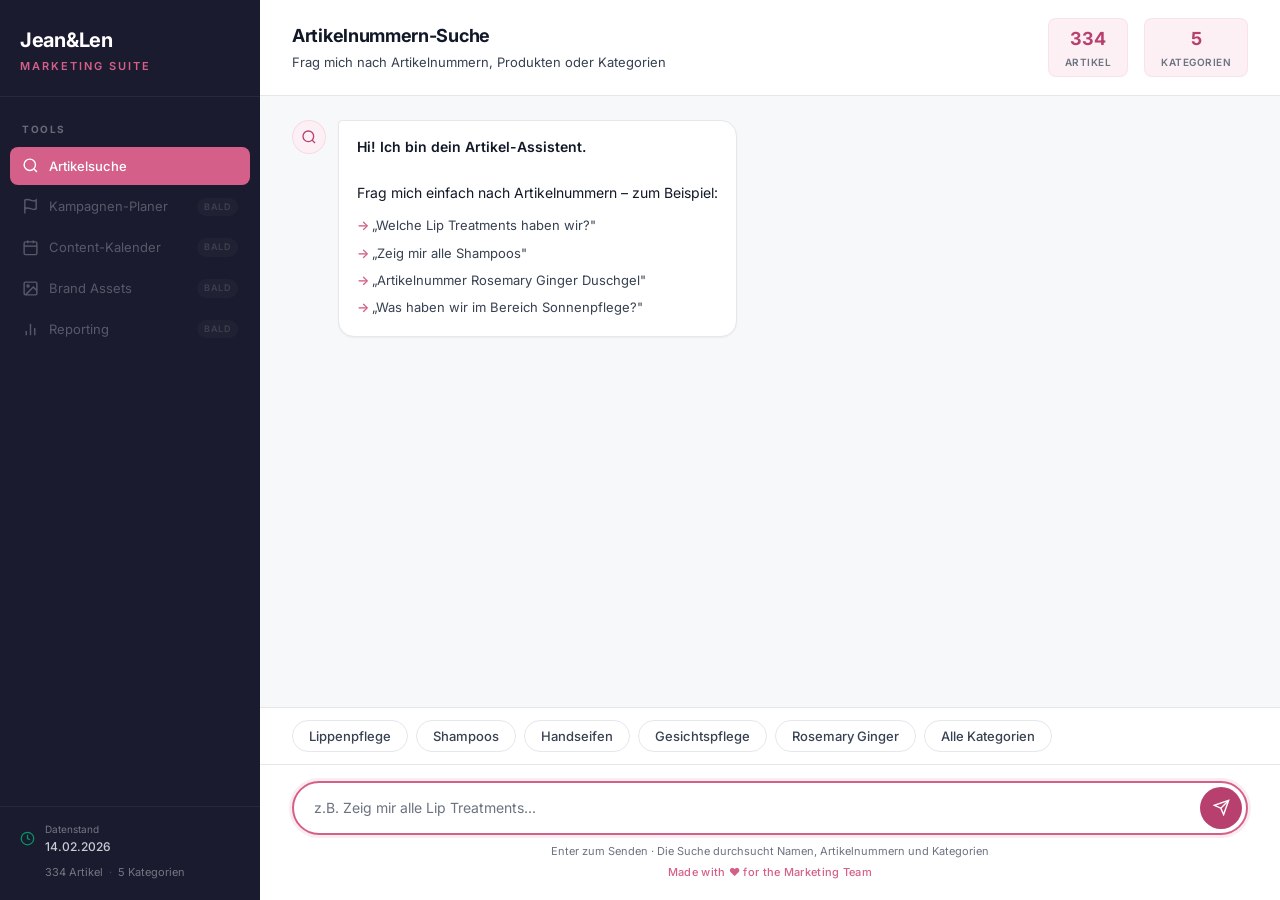
==== commit 307ede3f: "Impressum aus Sidebar-Footer entfernt Co-Authored-By: Claude Opus 4.6 <noreply@anthropic.com>" ====
--- a/index.html
+++ b/index.html
@@ -79,11 +79,6 @@
           <span id="articleCount">0 Artikel</span>
           <span class="dot">·</span>
           <span id="categoryCount">0 Kategorien</span>
-        </div>
-        <div class="sidebar-impressum">
-          Jean &amp; Len GmbH<br>
-          Verantwortlich: Marc Böhle (CDO)<br>
-          <a href="mailto:marc@jeanlen.de">marc@jeanlen.de</a>
         </div>
       </div>
     </aside>
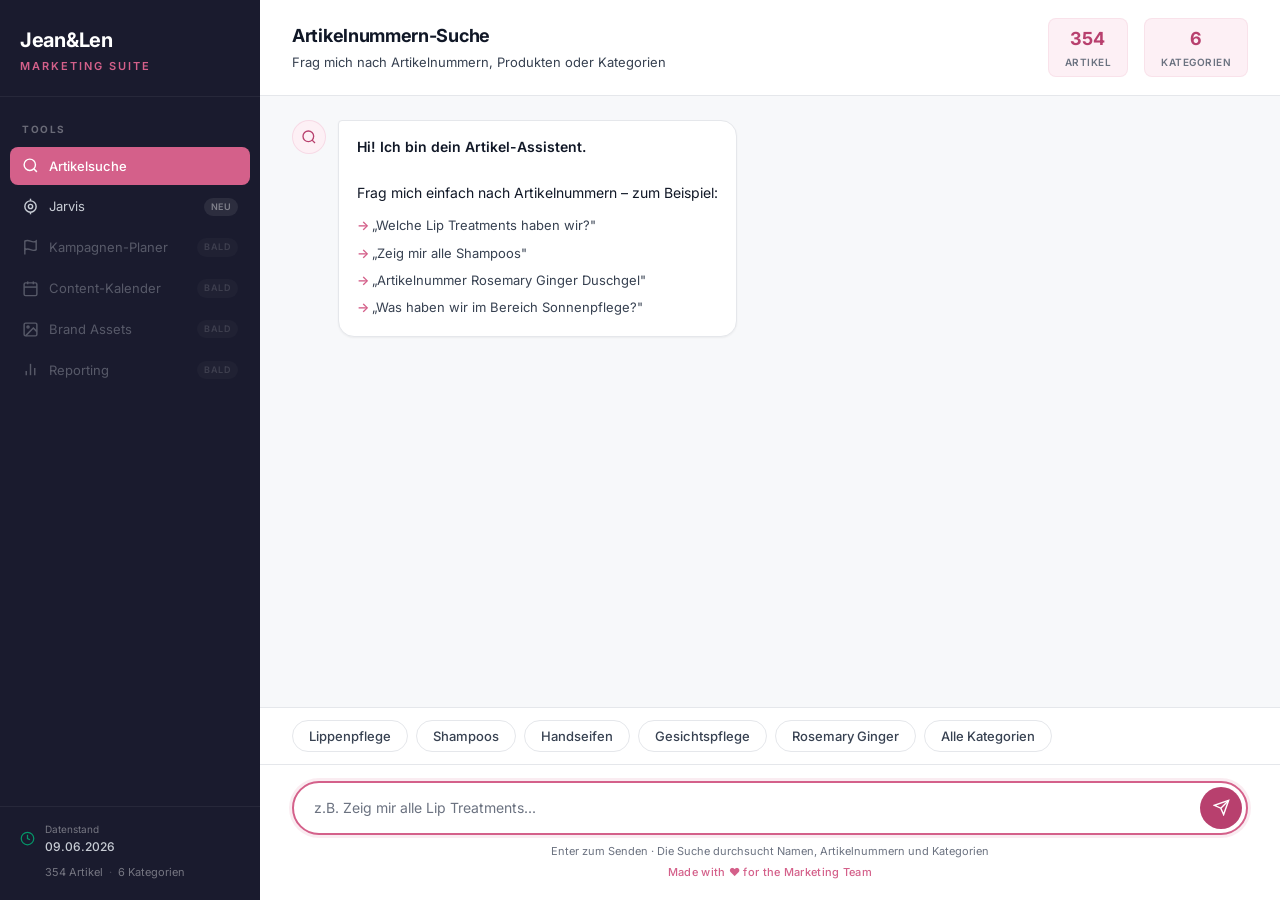
==== commit be7730c0: "Jarvis-Kommandozentrale hinzugefügt Neue KI-Kommandozentrale (jarvis.html) im Stil eines J.A.R.V.I.S" ====
--- a/index.html
+++ b/index.html
@@ -30,6 +30,14 @@
             <circle cx="11" cy="11" r="8"/><path d="m21 21-4.35-4.35"/>
           </svg>
           <span>Artikelsuche</span>
+        </a>
+
+        <a class="nav-item" href="jarvis.html">
+          <svg class="nav-icon" viewBox="0 0 24 24" fill="none" stroke="currentColor" stroke-width="2">
+            <circle cx="12" cy="12" r="3"/><circle cx="12" cy="12" r="8"/><line x1="12" y1="1" x2="12" y2="4"/><line x1="12" y1="20" x2="12" y2="23"/>
+          </svg>
+          <span>Jarvis</span>
+          <span class="badge">Neu</span>
         </a>
 
         <a class="nav-item disabled" data-tool="kampagnen">
